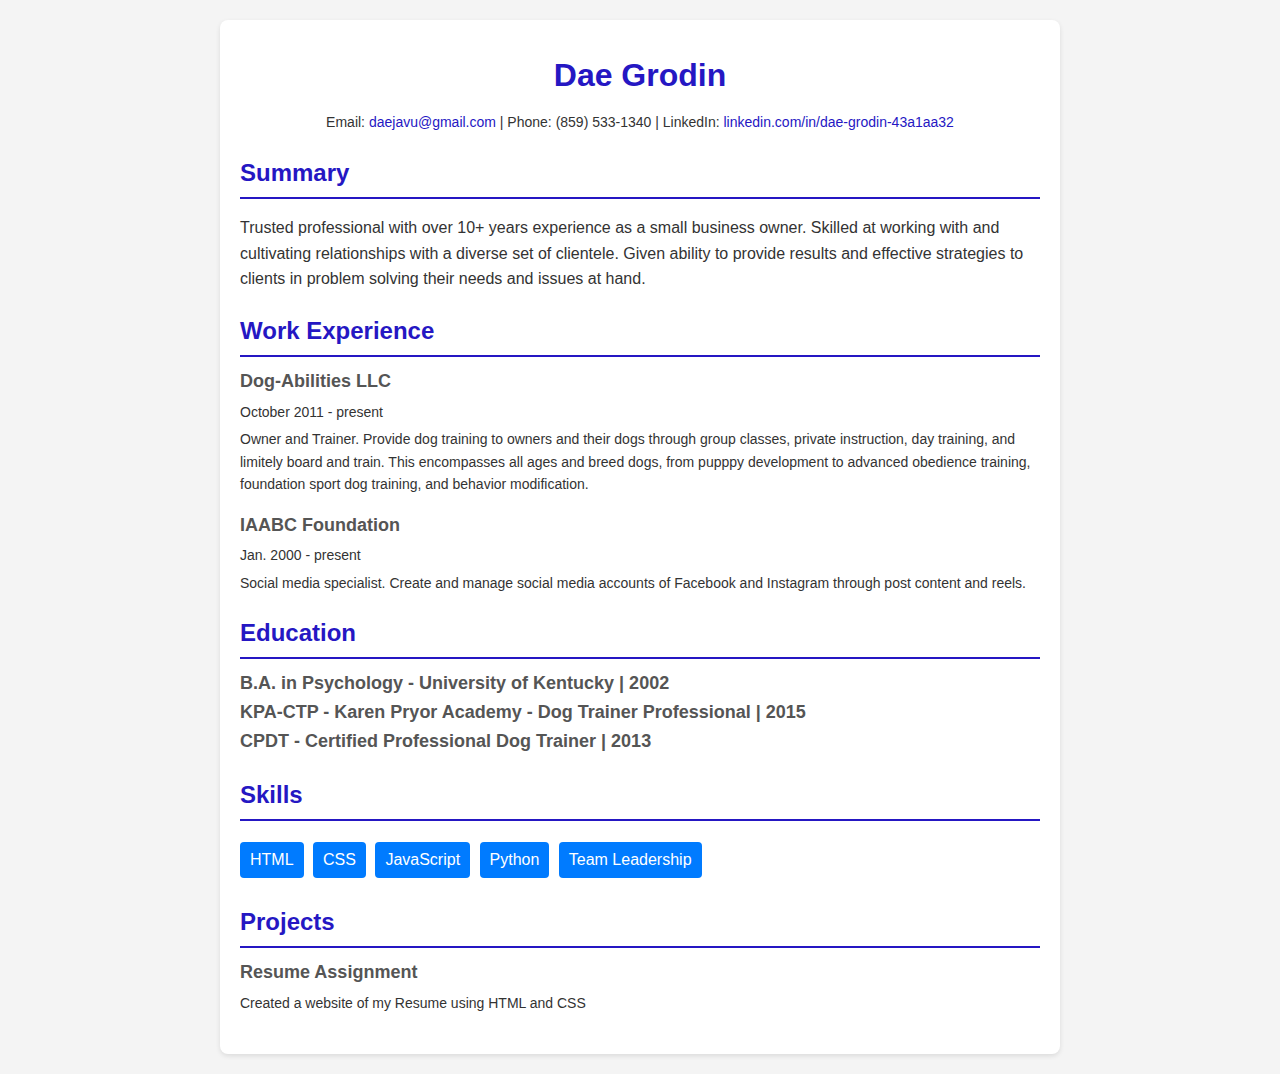
==== index.html @ 32514859 "initial commit" ====
<!DOCTYPE html>
<html lang="en">
    <head>
        <meta charset="UTF-8" />
        <meta name="viewport" content="width=device-width, initial-scale=1.0" />
        <title>Resume Template</title>
    </head>

    <style>
        body {
            font-family: Arial, sans-serif;
            line-height: 1.6;
            margin: 0;
            padding: 0;
            color: #333;
            background-color: #f4f4f4;
        }
        .container {
            max-width: 800px;
            margin: 20px auto;
            padding: 20px;
            background: #fff;
            border-radius: 8px;
            box-shadow: 0 2px 5px rgba(0, 0, 0, 0.1);
        }
        h1,
        h2 {
            color: #2517c3;
        }
        .header {
            text-align: center;
        }
        .header h1 {
            margin: 10px 0;
        }
        .contact {
            margin: 10px 0;
            font-size: 14px;
        }
        .contact a {
            color: #2517c3;
            text-decoration: none;
        }
        .section {
            margin: 20px 0;
        }
        .section h2 {
            margin-bottom: 10px;
            border-bottom: 2px solid #2517c3;
            padding-bottom: 5px;
        }
        .item {
            margin-bottom: 15px;
        }
        .item h3 {
            margin: 0;
            font-size: 18px;
            color: #555;
        }
        .item p {
            margin: 5px 0;
            font-size: 14px;
        }
        .skills ul {
            list-style: none;
            padding: 0;
        }
        .skills ul li {
            display: inline-block;
            background: #007bff;
            color: #fff;
            padding: 5px 10px;
            margin: 5px 5px 5px 0;
            border-radius: 4px;
        }
    </style>

    <body>
        <main class="container">
            <section class="header">
                <h1>Dae Grodin</h1>
                <p class="contact">
                    Email:
                    <a href="mailto:daejavu@gmail.com"
                        >daejavu@gmail.com</a
                    >
                    | Phone: (859) 533-1340 | LinkedIn: <a href="#">linkedin.com/in/dae-grodin-43a1aa32</a>
                </p>
            </section>
            <section class="section">
                <h2>Summary</h2>
                <p>
                    Trusted professional with over 10+ years experience as a small business owner. Skilled at working with and cultivating relationships with a diverse set of clientele. Given ability to provide results and effective strategies to clients in problem solving their needs and issues at hand. 
                </p>
            </section>
            <section class="section">
                <h2>Work Experience</h2>   
                <div class="item">
                    <h3>Dog-Abilities LLC</h3>
                    <p>October 2011 - present</p>
                    <p>
                        Owner and Trainer. Provide dog training to owners and their dogs through group classes, private instruction, day training, and limitely board and train. This encompasses all ages and breed dogs, from pupppy development to advanced obedience training, foundation sport dog training, and behavior modification.
                    </p>
                </div>
                <div class="item">
                    <h3>IAABC Foundation</h3>
                    <p>Jan. 2000 - present</p>
                    <p>
                        Social media specialist. Create and manage social media accounts of Facebook and Instagram through post content and reels.
                    </p>
                </div>
            </section>
            <div class="section">
                <h2>Education</h2>
                <div class="item">
                    <h3>B.A. in Psychology - University of Kentucky | 2002</h3> 
                <div class="item">
                    <h3>KPA-CTP - Karen Pryor Academy - Dog Trainer Professional | 2015</h3>
                <div class="item">
                    <h3>CPDT - Certified Professional Dog Trainer | 2013</h4>
                </div>
            </section>
            <section class="section">
                <h2>Skills</h2>
                <div class="skills">
                    <ul>
                        <li>HTML</li>
                        <li>CSS</li>
                        <li>JavaScript</li>
                        <li>Python</li>
                        <li>Team Leadership</li>
                    </ul>
                </div>
            </section>
            <section class="section">
                <h2>Projects</h2>
                <div class="item">
                    <h3>Resume Assignment</h3>
                    <p>
                        Created a website of my Resume using HTML and CSS
                    </p>
                </div>
            </section>
        </main>
    </body>
</html>
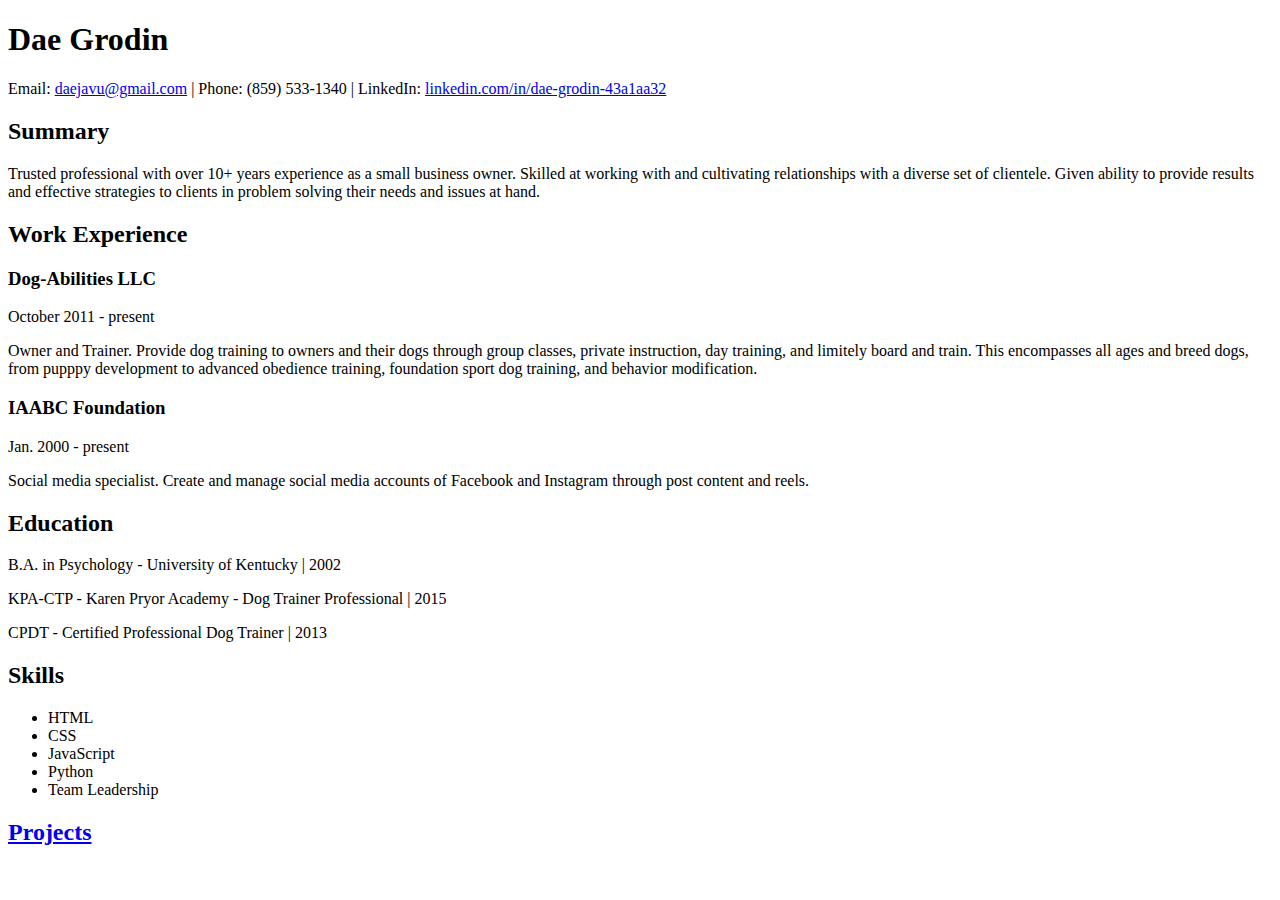
==== commit afe5718d: "commit add css link and add projects link" ====
--- a/index.html
+++ b/index.html
@@ -5,76 +5,7 @@
         <meta name="viewport" content="width=device-width, initial-scale=1.0" />
         <title>Resume Template</title>
     </head>
-
-    <style>
-        body {
-            font-family: Arial, sans-serif;
-            line-height: 1.6;
-            margin: 0;
-            padding: 0;
-            color: #333;
-            background-color: #f4f4f4;
-        }
-        .container {
-            max-width: 800px;
-            margin: 20px auto;
-            padding: 20px;
-            background: #fff;
-            border-radius: 8px;
-            box-shadow: 0 2px 5px rgba(0, 0, 0, 0.1);
-        }
-        h1,
-        h2 {
-            color: #2517c3;
-        }
-        .header {
-            text-align: center;
-        }
-        .header h1 {
-            margin: 10px 0;
-        }
-        .contact {
-            margin: 10px 0;
-            font-size: 14px;
-        }
-        .contact a {
-            color: #2517c3;
-            text-decoration: none;
-        }
-        .section {
-            margin: 20px 0;
-        }
-        .section h2 {
-            margin-bottom: 10px;
-            border-bottom: 2px solid #2517c3;
-            padding-bottom: 5px;
-        }
-        .item {
-            margin-bottom: 15px;
-        }
-        .item h3 {
-            margin: 0;
-            font-size: 18px;
-            color: #555;
-        }
-        .item p {
-            margin: 5px 0;
-            font-size: 14px;
-        }
-        .skills ul {
-            list-style: none;
-            padding: 0;
-        }
-        .skills ul li {
-            display: inline-block;
-            background: #007bff;
-            color: #fff;
-            padding: 5px 10px;
-            margin: 5px 5px 5px 0;
-            border-radius: 4px;
-        }
-    </style>
-
+    <link ref="stylesheet" href="styles.css">
     <body>
         <main class="container">
             <section class="header">
@@ -113,11 +44,11 @@
             <div class="section">
                 <h2>Education</h2>
                 <div class="item">
-                    <h3>B.A. in Psychology - University of Kentucky | 2002</h3> 
+                    <p>B.A. in Psychology - University of Kentucky | 2002</p> 
                 <div class="item">
-                    <h3>KPA-CTP - Karen Pryor Academy - Dog Trainer Professional | 2015</h3>
+                    <p>KPA-CTP - Karen Pryor Academy - Dog Trainer Professional | 2015</p>
                 <div class="item">
-                    <h3>CPDT - Certified Professional Dog Trainer | 2013</h4>
+                    <p>CPDT - Certified Professional Dog Trainer | 2013</p>
                 </div>
             </section>
             <section class="section">
@@ -133,13 +64,12 @@
                 </div>
             </section>
             <section class="section">
-                <h2>Projects</h2>
-                <div class="item">
-                    <h3>Resume Assignment</h3>
-                    <p>
-                        Created a website of my Resume using HTML and CSS
-                    </p>
-                </div>
+                <h2>
+                    <nav>
+                        <a href="projects.html">Projects</a>
+                    </nav>
+                </h2>
+            </div>
             </section>
         </main>
     </body>
--- a/styles.css
+++ b/styles.css
@@ -0,0 +1,66 @@
+body {
+    font-family: Arial, sans-serif;
+    line-height: 1.6;
+    margin: 0;
+    padding: 0;
+    color: #333;
+    background-color: #f4f4f4;
+}
+.container {
+    max-width: 800px;
+    margin: 20px auto;
+    padding: 20px;
+    background: #fff;
+    border-radius: 8px;
+    box-shadow: 0 2px 5px rgba(0, 0, 0, 0.1);
+}
+h1,
+h2 {
+    color: #2517c3;
+}
+.header {
+    text-align: center;
+}
+.header h1 {
+    margin: 10px 0;
+}
+.contact {
+    margin: 10px 0;
+    font-size: 14px;
+}
+.contact a {
+    color: #2517c3;
+    text-decoration: none;
+}
+.section {
+    margin: 20px 0;
+}
+.section h2 {
+    margin-bottom: 10px;
+    border-bottom: 2px solid #2517c3;
+    padding-bottom: 5px;
+}
+.item {
+    margin-bottom: 15px;
+}
+.item h3 {
+    margin: 0;
+    font-size: 18px;
+    color: #555;
+}
+.item p {
+    margin: 5px 0;
+    font-size: 14px;
+}
+.skills ul {
+    list-style: none;
+    padding: 0;
+}
+.skills ul li {
+    display: inline-block;
+    background: #007bff;
+    color: #fff;
+    padding: 5px 10px;
+    margin: 5px 5px 5px 0;
+    border-radius: 4px;
+}
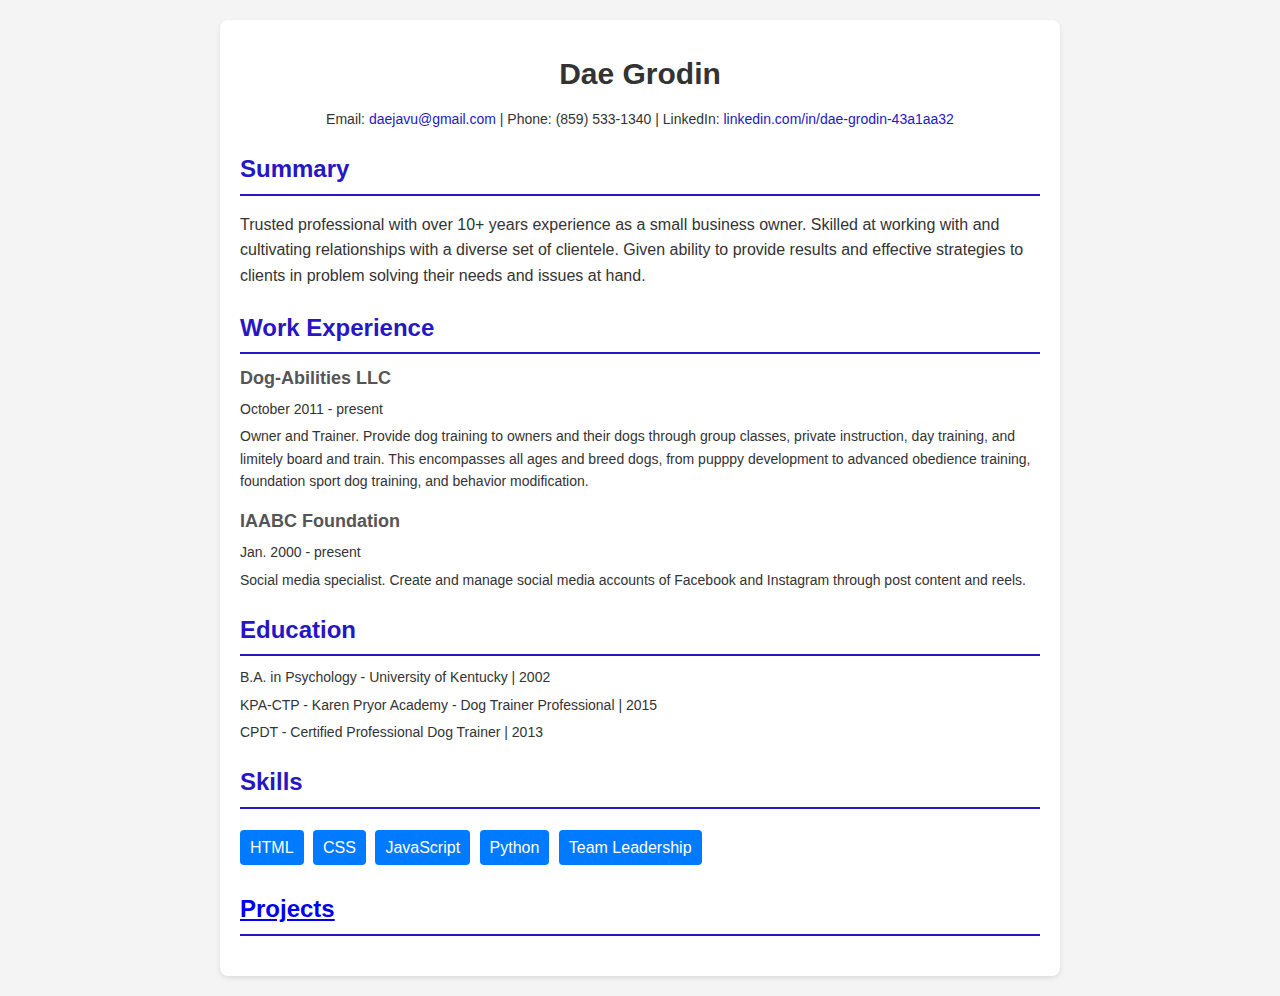
==== commit 29c63b87: "fixed typo in css link" ====
--- a/index.html
+++ b/index.html
@@ -5,7 +5,7 @@
         <meta name="viewport" content="width=device-width, initial-scale=1.0" />
         <title>Resume Template</title>
     </head>
-    <link ref="stylesheet" href="styles.css">
+        <link rel="stylesheet" href="styles.css">
     <body>
         <main class="container">
             <section class="header">
--- a/styles.css
+++ b/styles.css
@@ -14,7 +14,10 @@
     border-radius: 8px;
     box-shadow: 0 2px 5px rgba(0, 0, 0, 0.1);
 }
-h1,
+h1 {
+    text-align: center;
+    font-size: 30px;
+}
 h2 {
     color: #2517c3;
 }
